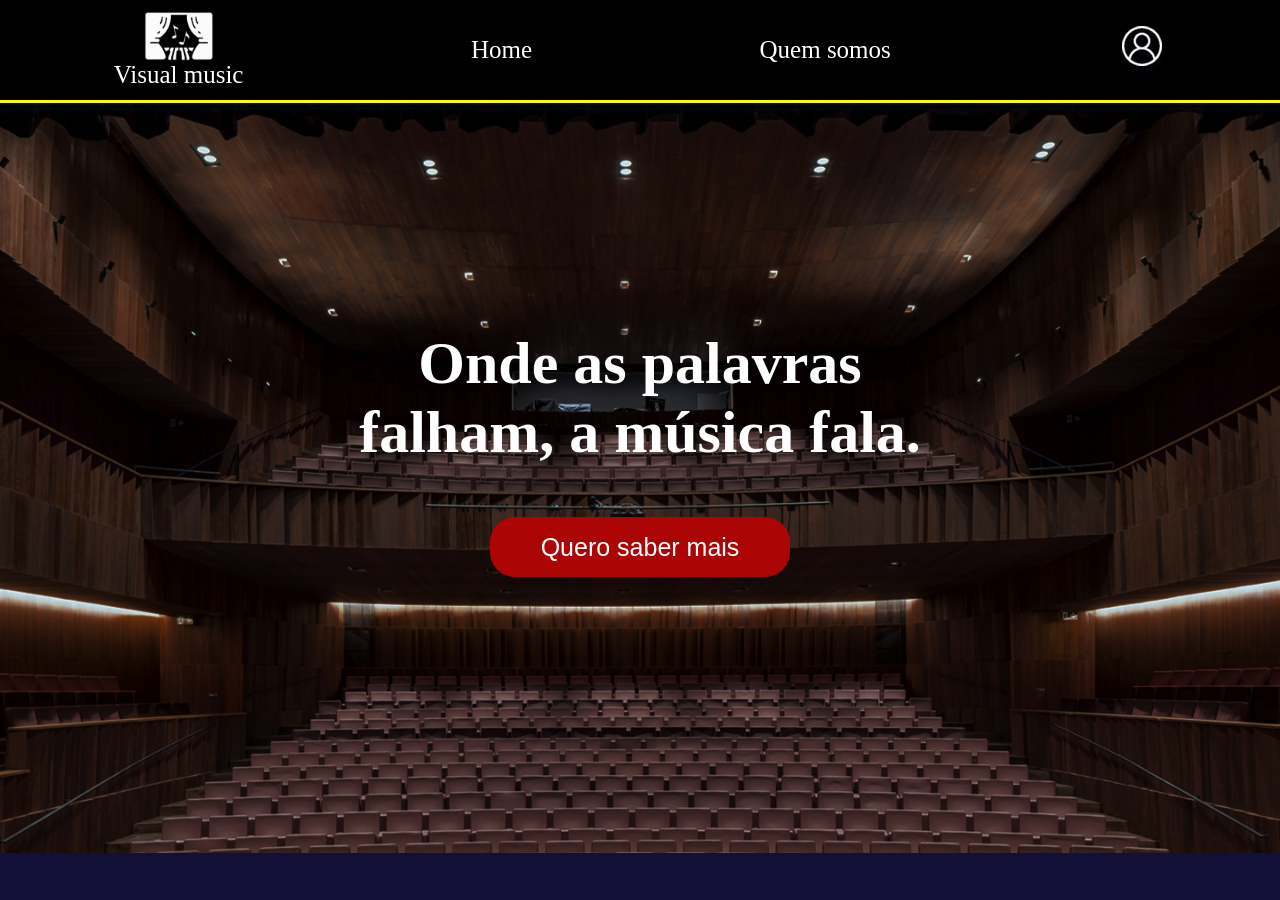
==== public/index.html @ 8b844d4e "inicio do desenvolvimento home" ====
<!DOCTYPE html>
<html lang="en">
<head>
    <meta charset="UTF-8">
    <meta name="viewport" content="width=device-width, initial-scale=1.0">
    <title>Document</title>
    <link rel="stylesheet" href="./css/style.css">
</head>
<body>
    <header>
        <div class="logo">
            <img src="./assets/logo.png">
            <p>Visual music</p>
        </div>
        <p>Home</p>
        <p>Quem somos</p>
        <img src="./assets/user.png" class="user">
    </header>
    <div class="inicio">
        <div class="frase">
            <h1>Onde as palavras falham, a música fala.</h1>
            <button>Quero saber mais</button>
        </div>
        
    </div>
</body>
</html>
---- public/css/style.css ----
*{
    margin:0;    
}
body{
    background-color: #121037;
}
.inicio{
    font-size:30px;
    background-image: url(../assets/background.png);
    background-repeat: no-repeat;
    color: white;
    background-size: cover;
    height: 750px;
    display: flex;
    flex-direction: column;
    align-items: center;
    justify-content: center;
}
header{
    font-size: 25px;
    height: 100px;
    background-color: black;
    color: white;
    display: flex;
    align-items: center;
    justify-content: space-around;
    border-bottom: solid 3px yellow;
}
.logo{
    display: flex;
    flex-direction: column;
    align-items: center;
    justify-content: center;
}
.logo img{
    height: 50px;
    width: 70px;
}
.frase{
    width: 600px;
    text-align: center;
}
.frase button{
    margin: 50px;
    border-radius: 25px;
    background-color: #AB0505;
    color:white;
    font-size: 25px;
    height: 60px;
    width: 300px;
    border:none;
}
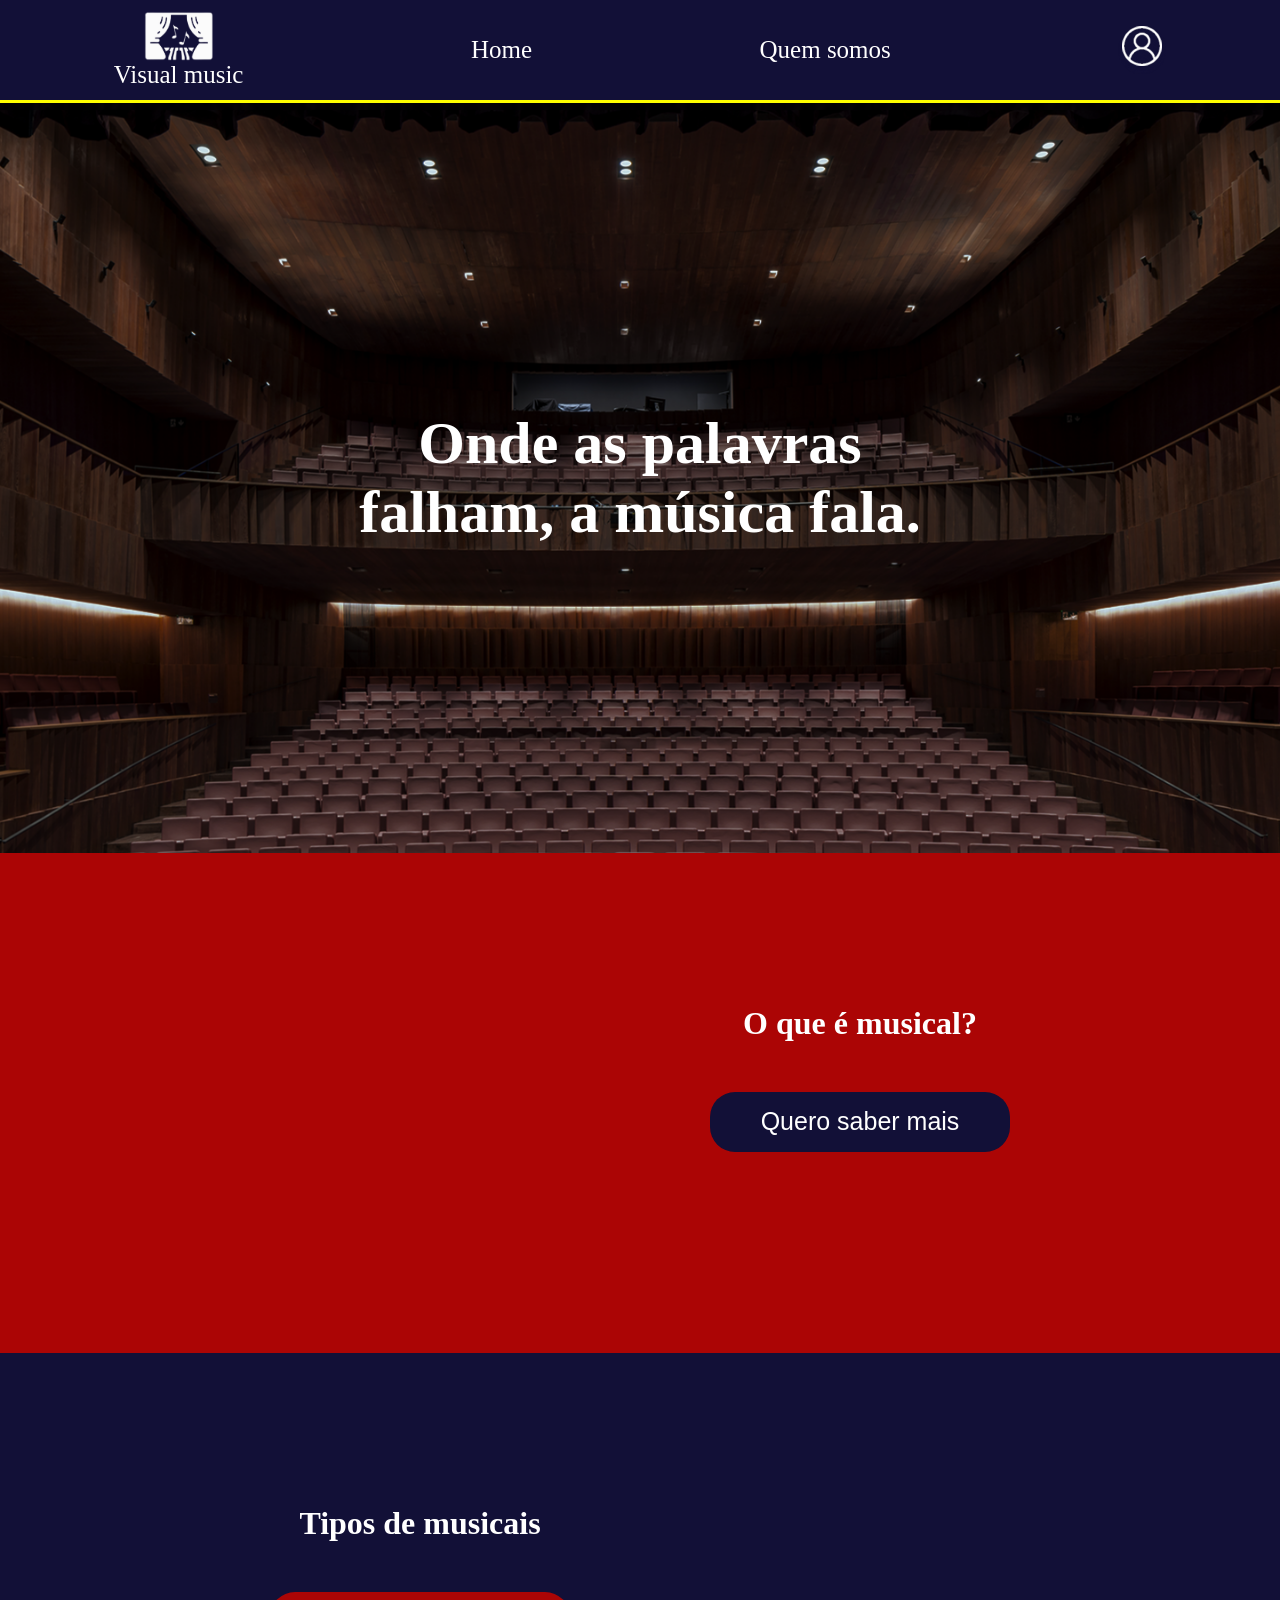
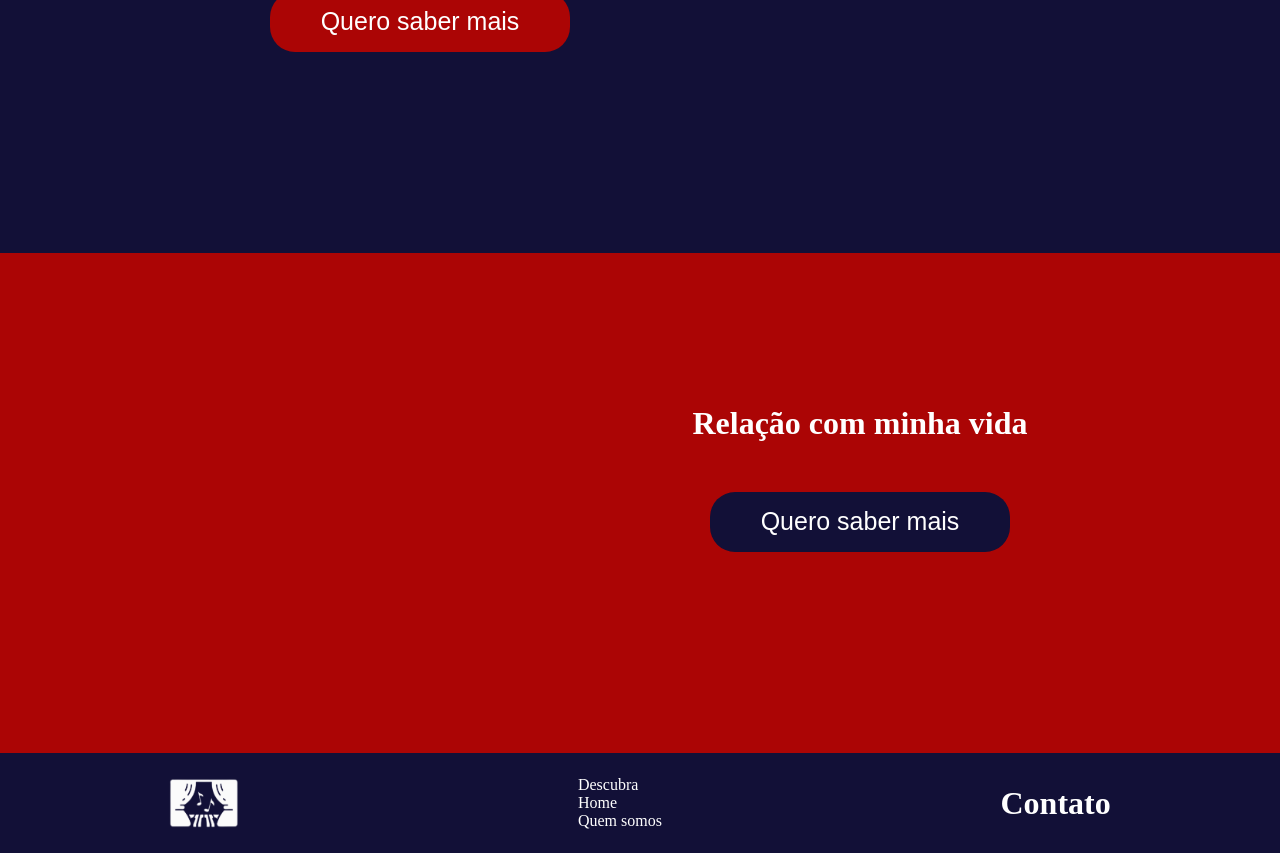
==== commit 13690bbf: "desenvolvimento layout home" ====
--- a/public/index.html
+++ b/public/index.html
@@ -19,9 +19,40 @@
     <div class="inicio">
         <div class="frase">
             <h1>Onde as palavras falham, a música fala.</h1>
+        </div>
+        
+    </div>
+    <div class="container-red">
+        <img src="">
+        <div class="box">
+            <h1>O que é musical?</h1>
             <button>Quero saber mais</button>
         </div>
         
     </div>
+    <div class="container-blue">
+        <div class="box">
+            <h1>Tipos de musicais</h1>
+            <button>Quero saber mais</button>
+        </div>
+        <img src="">
+    </div>
+    <div class="container-red">
+        <img src="">
+        <div class="box">
+            <h1>Relação com minha vida</h1>
+            <button>Quero saber mais</button>
+        </div>
+        
+    </div>
+    <footer>
+        <img src="./assets/logo.png">
+        <div class="indicie">
+            <p>Descubra</p>
+            <p>Home</p>
+            <p>Quem somos</p>     
+        </div>
+        <h1>Contato</h1>
+    </footer>
 </body>
 </html>
--- a/public/css/style.css
+++ b/public/css/style.css
@@ -4,6 +4,7 @@
 body{
     background-color: #121037;
 }
+/* home page */
 .inicio{
     font-size:30px;
     background-image: url(../assets/background.png);
@@ -19,7 +20,7 @@
 header{
     font-size: 25px;
     height: 100px;
-    background-color: black;
+    background-color:#121037;
     color: white;
     display: flex;
     align-items: center;
@@ -40,13 +41,68 @@
     width: 600px;
     text-align: center;
 }
-.frase button{
+button{
     margin: 50px;
     border-radius: 25px;
-    background-color: #AB0505;
     color:white;
     font-size: 25px;
     height: 60px;
     width: 300px;
     border:none;
-}+}
+
+.container-red{
+    color:white;
+    display: flex;
+    flex-direction: row;
+    background-color: #AB0505;
+    justify-content: space-around;
+    height: 500px;
+}
+
+.container-red button{
+    background-color: #121037;
+}
+
+.box{
+    color: white;
+    display: flex;
+    flex-direction: column;
+    align-items: center;
+    justify-content: center;
+}
+
+
+.container-blue{
+    color:white;
+    display: flex;
+    flex-direction: row;
+    background-color: #121037;
+    justify-content: space-around;
+    height: 500px;
+}
+
+.container-blue button{
+    background-color: #AB0505;
+}
+
+footer{
+    height: 100px;
+    background-color: #121037;
+    display: flex;
+    justify-content: space-around;
+    color:white;
+    flex-direction: row;
+    align-items: center;
+}
+footer img{
+    height: 50px;
+    width: 70px;
+}
+.indicie{
+    display: flex;
+    flex-direction: column;
+}
+
+
+/*fim home page */
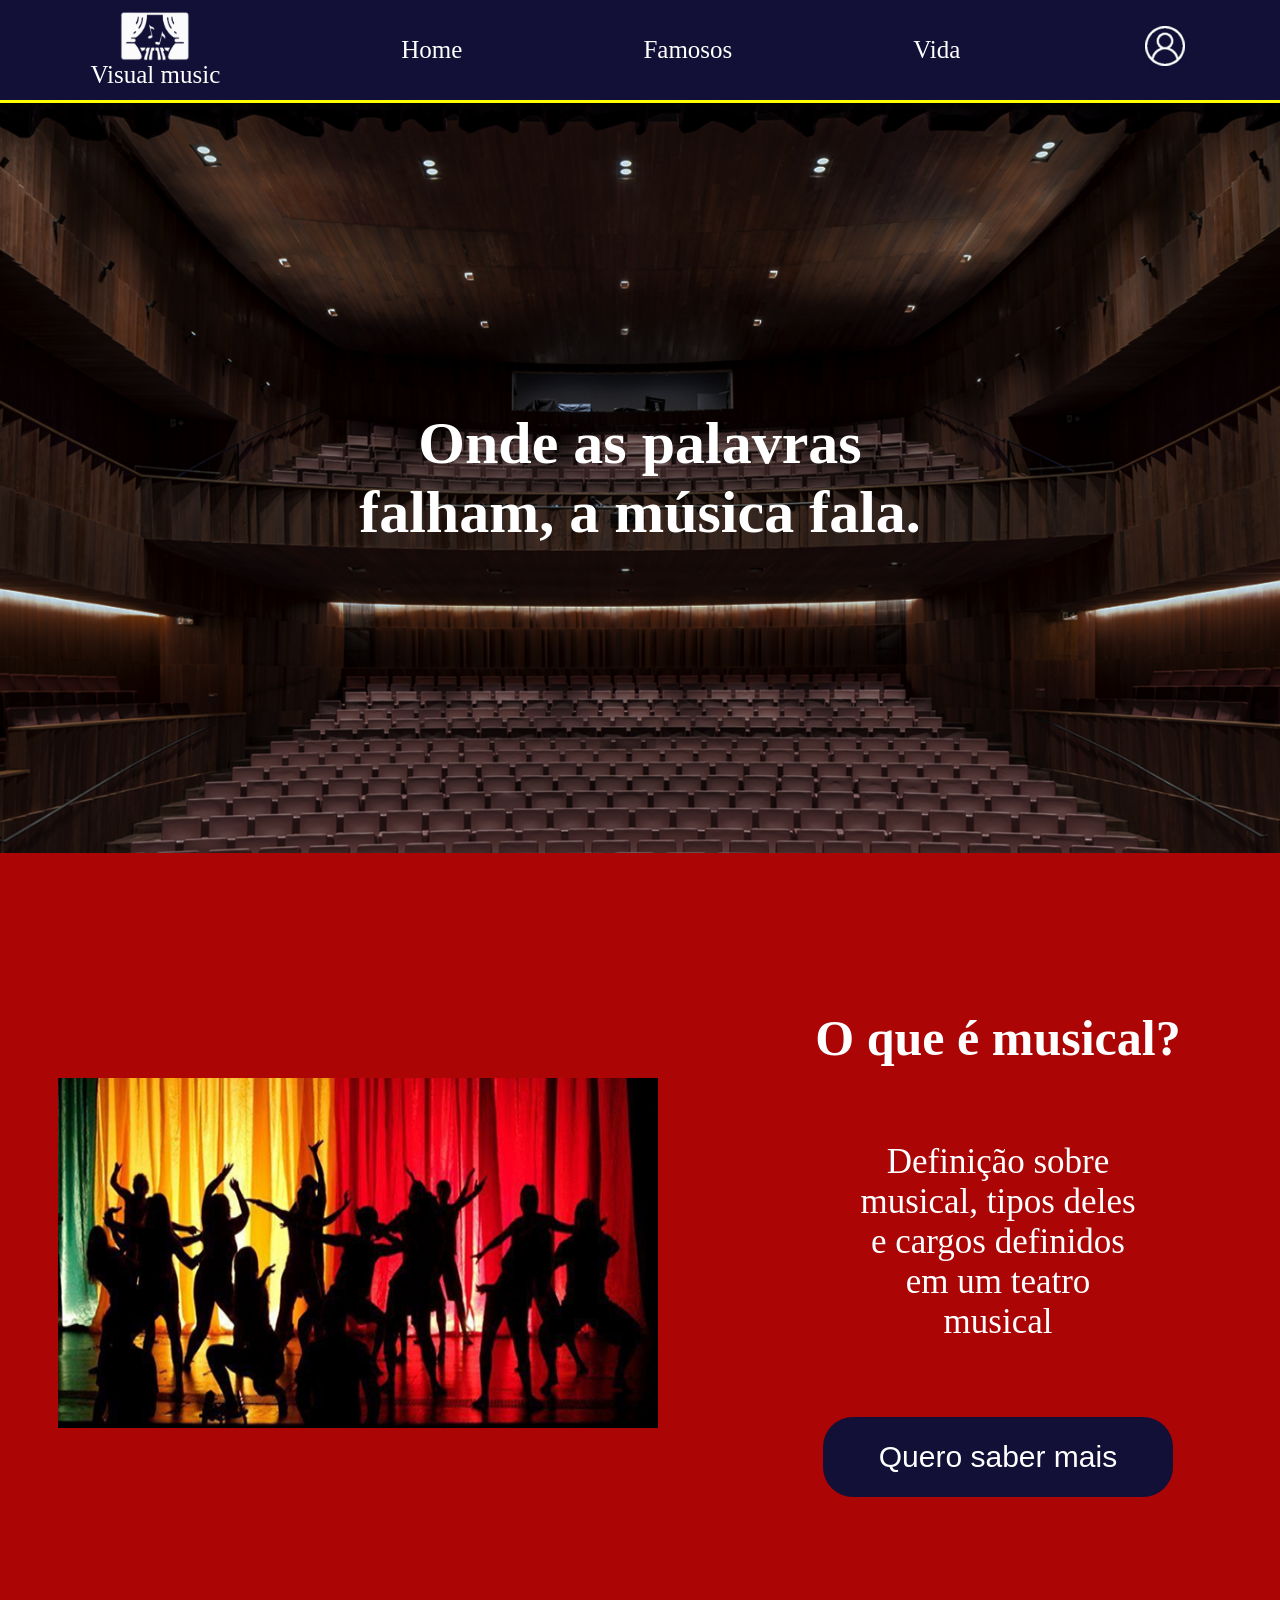
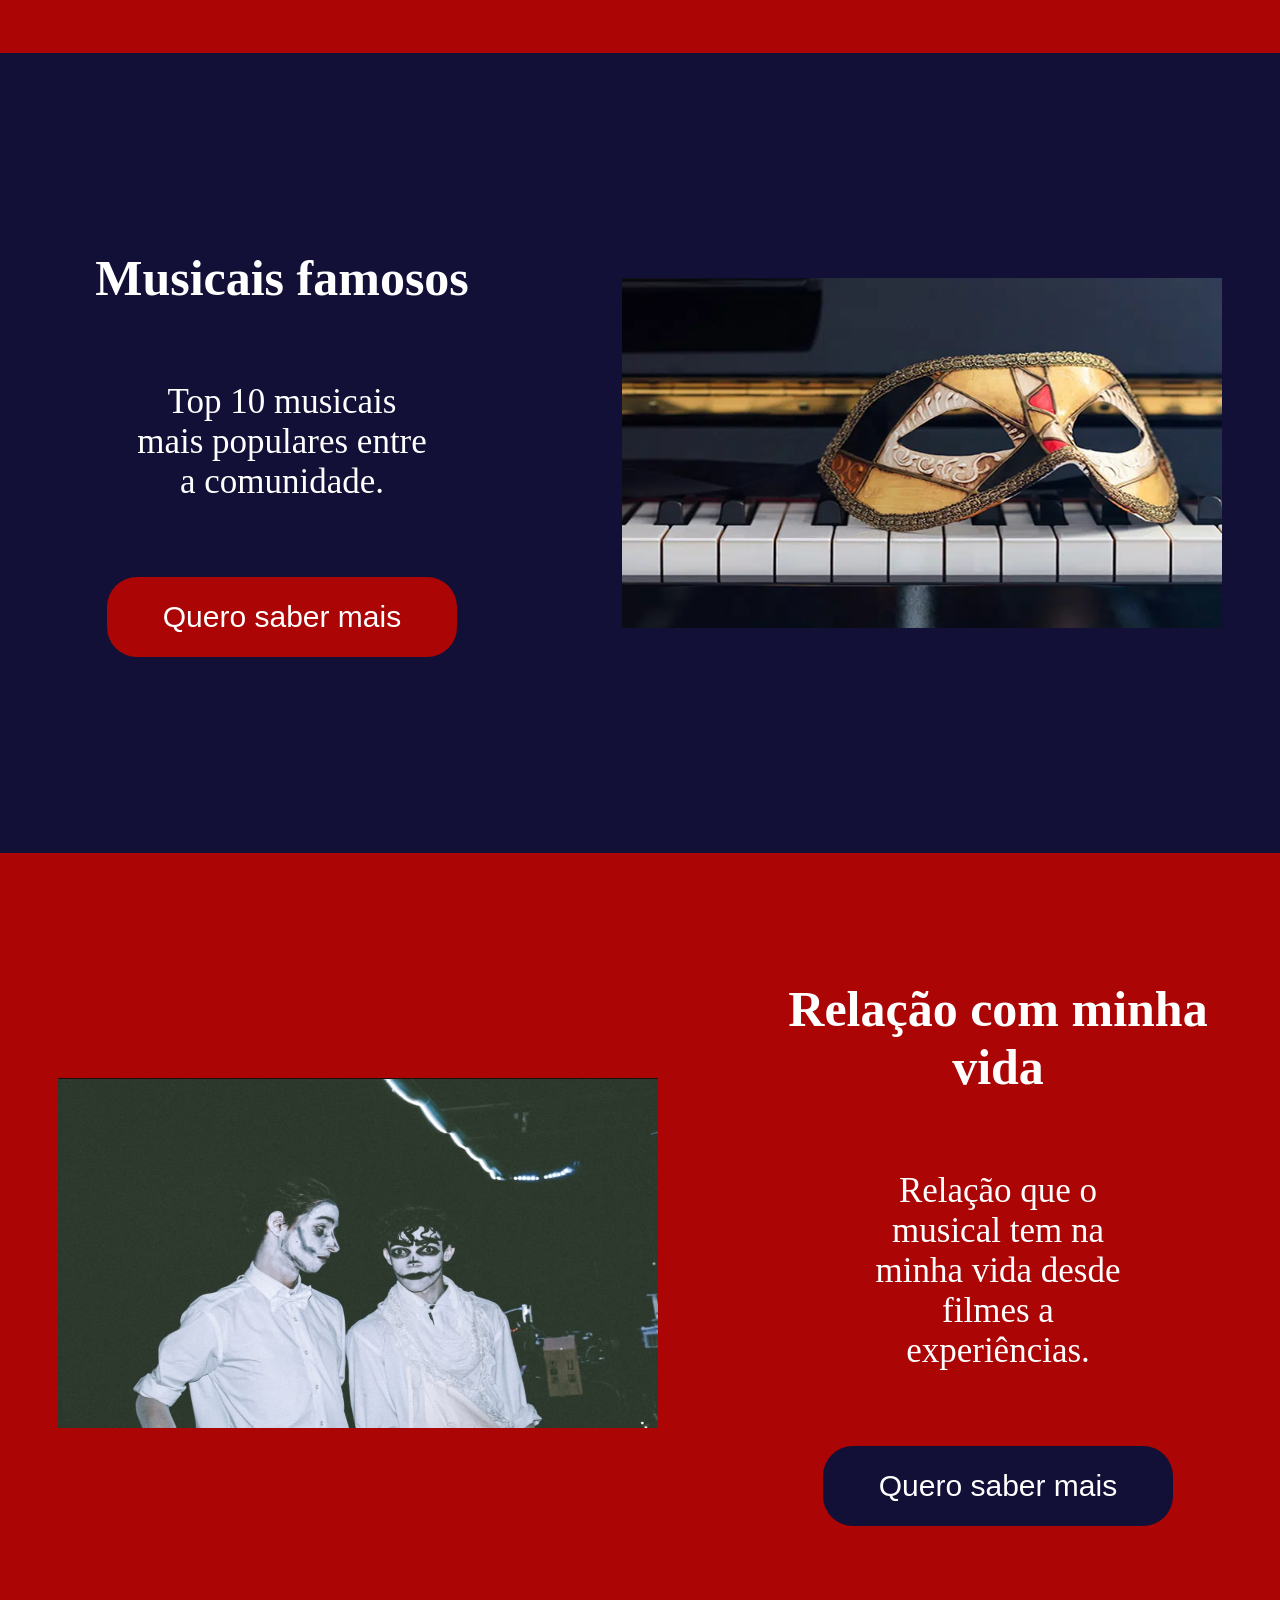
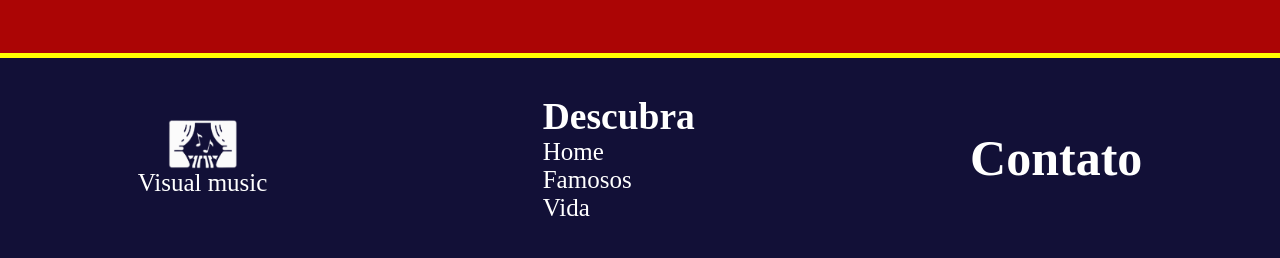
==== commit 13aa24cc: "inserção de fotos e ajustes na home" ====
--- a/public/index.html
+++ b/public/index.html
@@ -12,8 +12,9 @@
             <img src="./assets/logo.png">
             <p>Visual music</p>
         </div>
-        <p>Home</p>
-        <p>Quem somos</p>
+        <p><a href="">Home</a></p>
+        <p><a href="">Famosos</a></p>
+        <p><a href="">Vida</a></p>
         <img src="./assets/user.png" class="user">
     </header>
     <div class="inicio">
@@ -23,34 +24,41 @@
         
     </div>
     <div class="container-red">
-        <img src="">
+        <img class="imagem" src="./assets/sombra-teatro.png">
         <div class="box">
             <h1>O que é musical?</h1>
+            <p>Definição sobre musical, tipos deles e cargos definidos em um teatro musical</p>
             <button>Quero saber mais</button>
         </div>
         
     </div>
     <div class="container-blue">
         <div class="box">
-            <h1>Tipos de musicais</h1>
+            <h1>Musicais famosos</h1>
+            <p>Top 10 musicais mais populares entre a comunidade.</p>
             <button>Quero saber mais</button>
         </div>
-        <img src="">
+        <img class="imagem" src="./assets/mascara.png">
     </div>
     <div class="container-red">
-        <img src="">
+        <img class="imagem" src="./assets/backstage.jpeg">
         <div class="box">
             <h1>Relação com minha vida</h1>
+            <p>Relação que o musical tem na minha vida desde filmes a experiências.</p>
             <button>Quero saber mais</button>
         </div>
         
     </div>
     <footer>
-        <img src="./assets/logo.png">
+        <div class="logo">
+            <img src="./assets/logo.png">
+            <p>Visual music</p>
+        </div>
         <div class="indicie">
-            <p>Descubra</p>
-            <p>Home</p>
-            <p>Quem somos</p>     
+            <h2>Descubra</h2>
+            <p><a href="">Home</a></p>
+            <p><a href="">Famosos</a></p>
+            <p><a href="">Vida</a></p>     
         </div>
         <h1>Contato</h1>
     </footer>
--- a/public/css/style.css
+++ b/public/css/style.css
@@ -1,22 +1,11 @@
+/* tags universais */
 *{
     margin:0;    
 }
 body{
     background-color: #121037;
 }
-/* home page */
-.inicio{
-    font-size:30px;
-    background-image: url(../assets/background.png);
-    background-repeat: no-repeat;
-    color: white;
-    background-size: cover;
-    height: 750px;
-    display: flex;
-    flex-direction: column;
-    align-items: center;
-    justify-content: center;
-}
+/* header */
 header{
     font-size: 25px;
     height: 100px;
@@ -37,57 +26,14 @@
     height: 50px;
     width: 70px;
 }
-.frase{
-    width: 600px;
-    text-align: center;
-}
-button{
-    margin: 50px;
-    border-radius: 25px;
-    color:white;
-    font-size: 25px;
-    height: 60px;
-    width: 300px;
-    border:none;
-}
+/* fim header */
 
-.container-red{
-    color:white;
-    display: flex;
-    flex-direction: row;
-    background-color: #AB0505;
-    justify-content: space-around;
-    height: 500px;
-}
-
-.container-red button{
-    background-color: #121037;
-}
-
-.box{
-    color: white;
-    display: flex;
-    flex-direction: column;
-    align-items: center;
-    justify-content: center;
-}
-
-
-.container-blue{
-    color:white;
-    display: flex;
-    flex-direction: row;
-    background-color: #121037;
-    justify-content: space-around;
-    height: 500px;
-}
-
-.container-blue button{
-    background-color: #AB0505;
-}
+/* footer */
 
 footer{
-    height: 100px;
+    font-size: 25px;
+    border-top:solid 5px yellow;
+    height: 200px;
     background-color: #121037;
     display: flex;
     justify-content: space-around;
@@ -104,5 +50,100 @@
     flex-direction: column;
 }
 
+/*fim footer */
+
+
+button{
+    border-radius: 30px;
+    color:white;
+    font-size: 30px;
+    height: 80px;
+    width: 350px;
+    border:none;
+}
+
+a{
+    text-decoration: none;
+    color:white;
+
+}
+
+/* fim tags universais */
+
+
+/* home page */
+.inicio{
+    font-size:30px;
+    background-image: url(../assets/background.png);
+    background-repeat: no-repeat;
+    color: white;
+    background-size: cover;
+    height: 750px;
+    display: flex;
+    flex-direction: column;
+    align-items: center;
+    justify-content: center;
+}
+
+.frase{
+    width: 600px;
+    text-align: center;
+}
+
+
+.container-red{
+    color:white;
+    display: flex;
+    flex-direction: row;
+    background-color: #AB0505;
+    justify-content: space-around;
+    height: 800px;
+    align-items: center;
+}
+
+.container-red button{
+    background-color: #121037;
+}
+
+.box{
+    width: 35%;
+    color: white;
+    display: flex;
+    flex-direction: column;
+    align-items: center;
+    justify-content: center;
+    text-align: center;
+}
+
+.box p{
+    font-size: 35px;
+    margin: 75px;
+}
+.box h1{
+    font-size: 50px;
+}
+
+
+.container-blue{
+    color:white;
+    display: flex;
+    flex-direction: row;
+    background-color: #121037;
+    justify-content: space-around;
+    height: 800px;
+    align-items: center;
+}
+
+.container-blue button{
+    background-color: #AB0505;
+}
+
+.imagem{
+    height: 350px;
+    width: 600px;
+}
+
+
+
 
 /*fim home page */
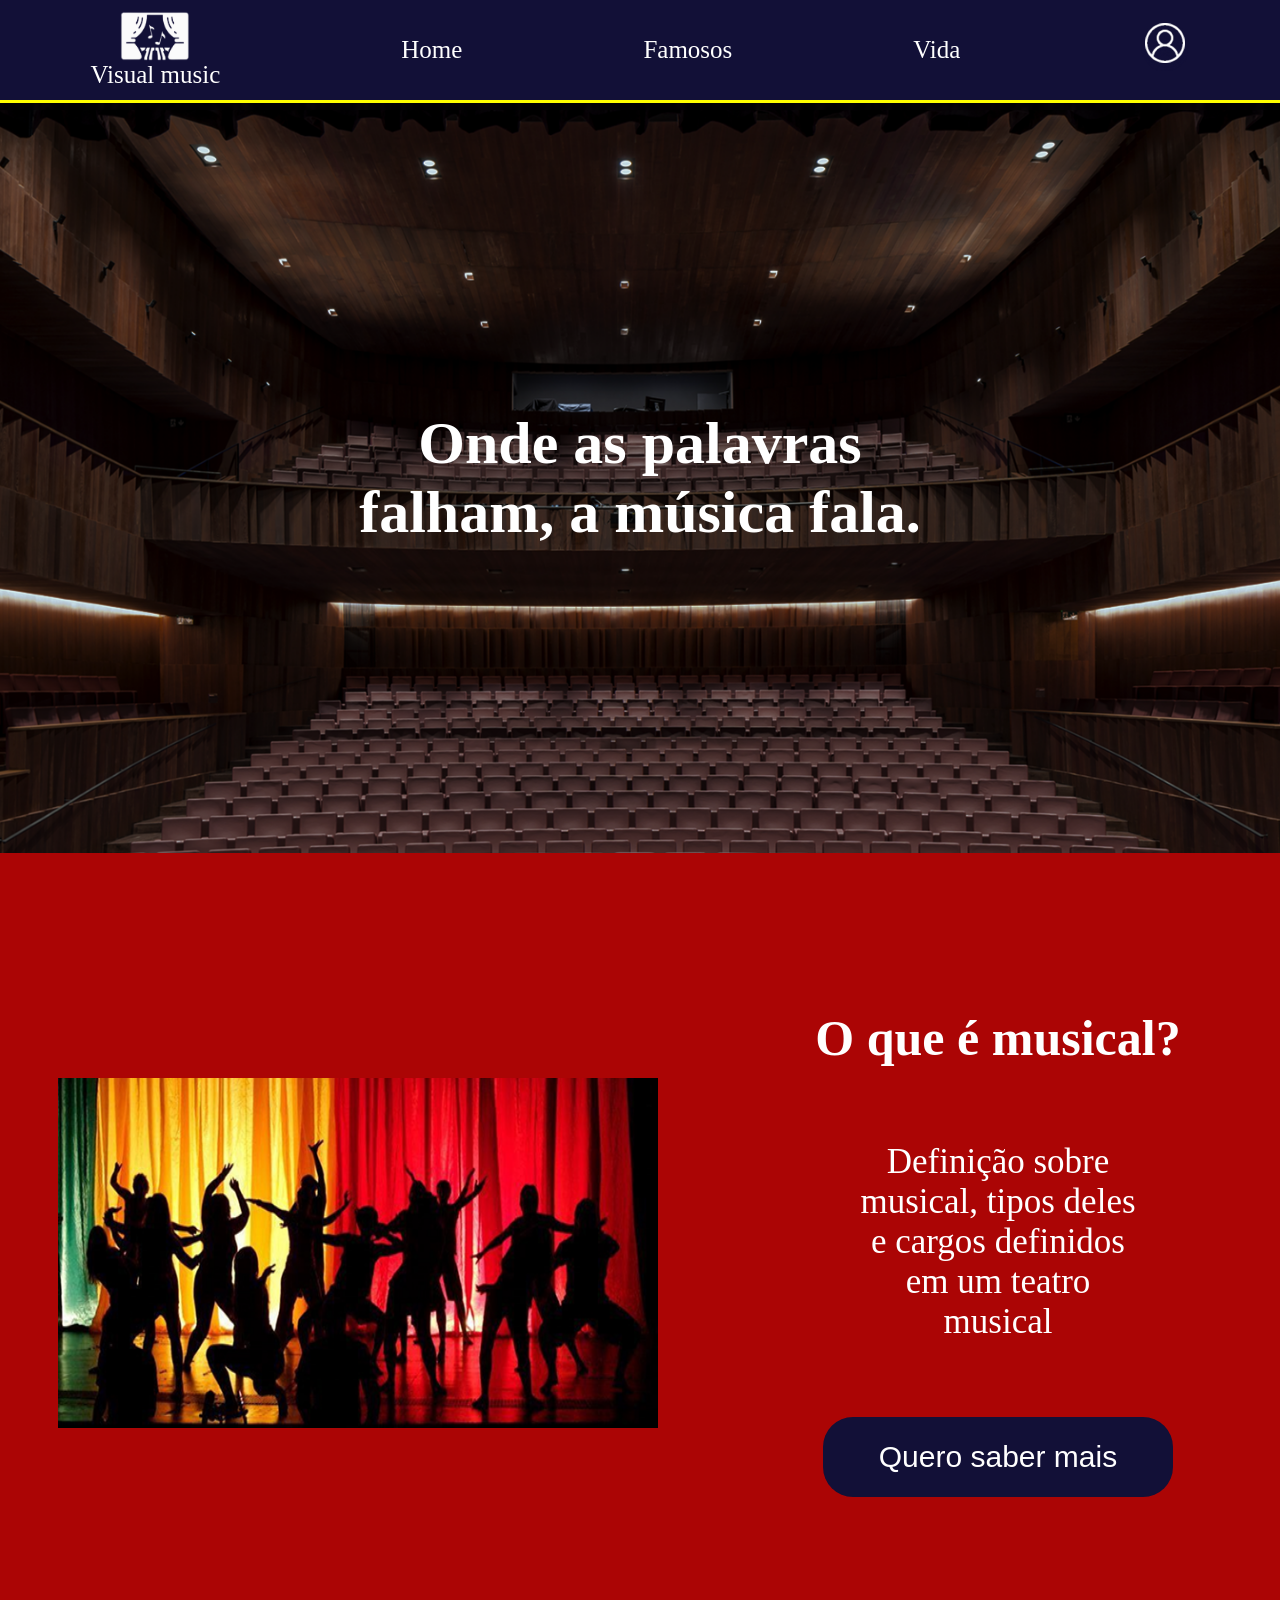
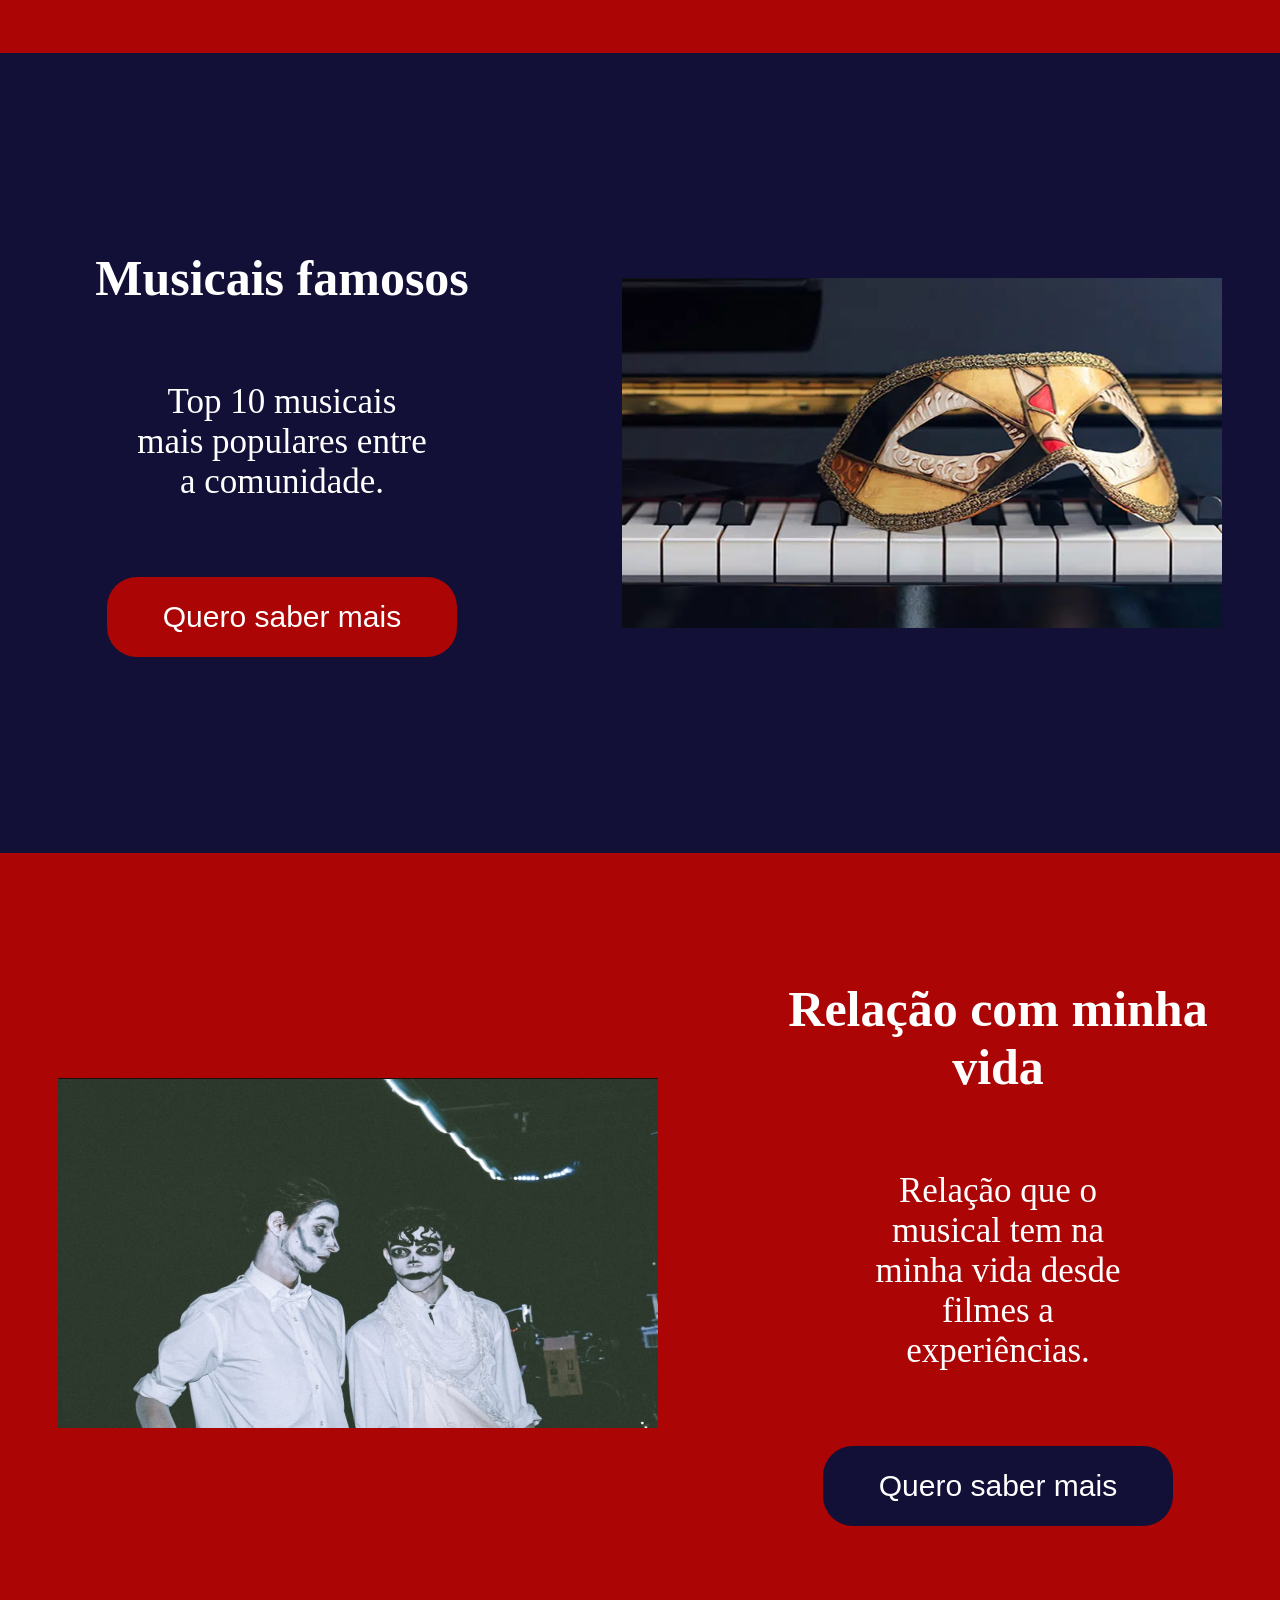
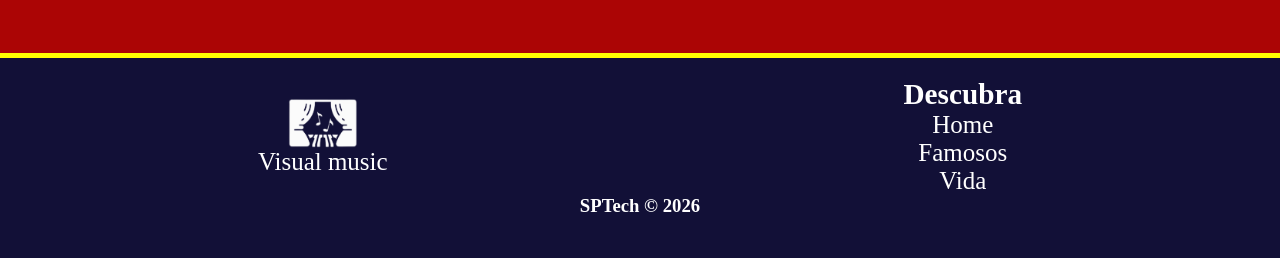
==== commit 3975c574: "formulário cadastro" ====
--- a/public/index.html
+++ b/public/index.html
@@ -1,27 +1,29 @@
 <!DOCTYPE html>
 <html lang="en">
+
 <head>
     <meta charset="UTF-8">
     <meta name="viewport" content="width=device-width, initial-scale=1.0">
     <title>Document</title>
     <link rel="stylesheet" href="./css/style.css">
 </head>
+
 <body>
     <header>
         <div class="logo">
             <img src="./assets/logo.png">
             <p>Visual music</p>
         </div>
-        <p><a href="">Home</a></p>
+        <p><a href="index.html">Home</a></p>
         <p><a href="">Famosos</a></p>
         <p><a href="">Vida</a></p>
-        <img src="./assets/user.png" class="user">
+        <a href="cadastroUsuario.html"><img src="./assets/user.png" class="user"></a>
     </header>
     <div class="inicio">
         <div class="frase">
             <h1>Onde as palavras falham, a música fala.</h1>
         </div>
-        
+
     </div>
     <div class="container-red">
         <img class="imagem" src="./assets/sombra-teatro.png">
@@ -30,7 +32,7 @@
             <p>Definição sobre musical, tipos deles e cargos definidos em um teatro musical</p>
             <button>Quero saber mais</button>
         </div>
-        
+
     </div>
     <div class="container-blue">
         <div class="box">
@@ -47,20 +49,26 @@
             <p>Relação que o musical tem na minha vida desde filmes a experiências.</p>
             <button>Quero saber mais</button>
         </div>
-        
+
     </div>
     <footer>
-        <div class="logo">
-            <img src="./assets/logo.png">
-            <p>Visual music</p>
+        <div class="footer">
+            <div class="logo">
+                <img src="./assets/logo.png">
+                <p>Visual music</p>
+            </div>
+            <div class="indicie">
+                <h3>Descubra</h3>
+                <p><a href="index.html">Home</a></p>
+                <p><a href="">Famosos</a></p>
+                <p><a href="">Vida</a></p>
+            </div>
         </div>
-        <div class="indicie">
-            <h2>Descubra</h2>
-            <p><a href="">Home</a></p>
-            <p><a href="">Famosos</a></p>
-            <p><a href="">Vida</a></p>     
+        <div>
+            <h3>SPTech © 2026</h3>
         </div>
-        <h1>Contato</h1>
+
     </footer>
 </body>
+
 </html>
--- a/public/css/style.css
+++ b/public/css/style.css
@@ -29,19 +29,25 @@
 /* fim header */
 
 /* footer */
-
 footer{
-    font-size: 25px;
+    background-color: #121037;
     border-top:solid 5px yellow;
     height: 200px;
-    background-color: #121037;
+    display: flex;
+    color:white;
+    flex-direction: column;
+    text-align: center;
+}
+.footer{
+    margin-top: 20px;
+    font-size: 25px;
     display: flex;
     justify-content: space-around;
     color:white;
     flex-direction: row;
     align-items: center;
 }
-footer img{
+.footer img{
     height: 50px;
     width: 70px;
 }
@@ -143,7 +149,55 @@
     width: 600px;
 }
 
-
-
-
-/*fim home page */+/*fim home page */
+
+/*inicio cadastroUsuario */
+.conteudo{
+    height: 800px;
+    background-image: url('../assets/IMG-6479.jpg');
+    background-size: cover;
+    display: flex;
+    justify-content: center;
+    align-items: center;
+}
+.formulario{
+    background-color: #AB0505;
+    height: 550px;
+    width: 500px;
+    border-radius: 15px;
+    margin: 30px;
+    display: flex;
+    align-items: center;
+    justify-content: center;
+    flex-direction: column;
+    gap: 20px;
+}
+.formulario input{
+    background-color:white;
+    border-radius: 10px;
+    width: 300px;
+    height: 35px;
+    border:none;
+
+}
+.formulario p{
+    color: white;
+    font-size: 25px;
+
+}
+.formulario button{
+    background-color: #121037;
+    color: white;
+    width: 150px;
+    height: 50px;
+    font-size: 20px;
+    border-radius: 20px;
+
+}
+
+.formulario h1{
+    color: white;
+    font-size: 40px;
+
+}
+/*fim cadastroUsuario */
